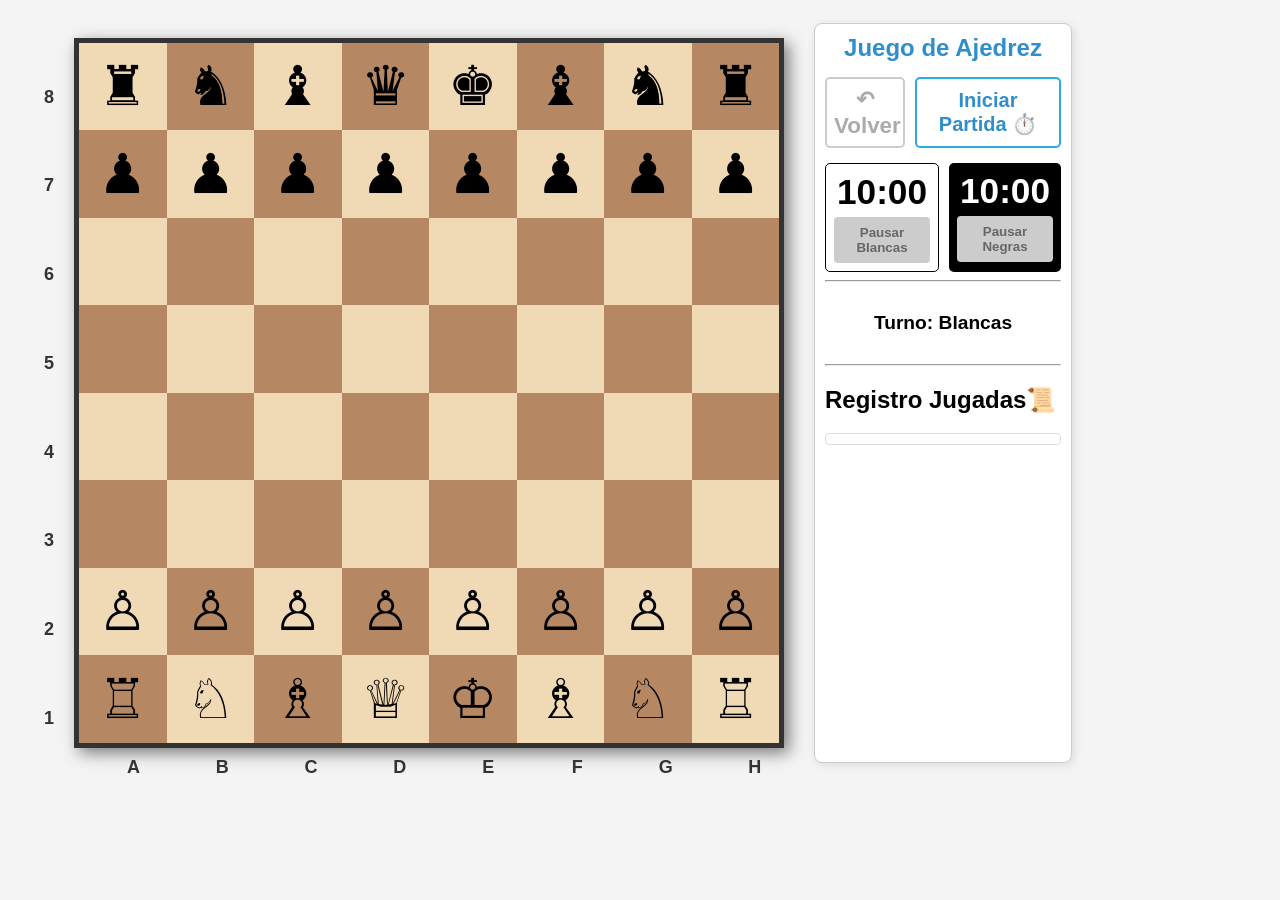
==== index.html @ 81cb4f5b "update Ajedrez dbaez and IA" ====
<!DOCTYPE html>
<html lang="es">
<head>
    <meta charset="UTF-8">
    <meta name="viewport" content="width=device-width, initial-scale=1.0">
    <link rel="icon" href="img/ico.ico" type="image/x-icon">
    <title>Juego de Ajedrez JS Avanzado</title>
    <link rel="stylesheet" href="style.css">
</head>
<body>
    <div id="game-container"> 
        
        <div id="board-wrapper">
            <div id="chessboard">
                <!-- El tablero se genera con JavaScript -->
            </div>
            
            <div id="ranks">
                <!-- Las coordenadas numéricas se generan con JavaScript -->
            </div>
            
            <div id="files">
                <!-- Las coordenadas de letras se generan con JavaScript -->
            </div>
        </div>
        
        <div id="info-panel">
            <h1>Juego de Ajedrez</h1>
    
            <div id="start-block">
                
                <div id="button-container">
                    <button id="undo-button" disabled>↶ Volver</button>
                    <button id="start-button">
                        <h2>Iniciar Partida ⏱️</h2>
                    </button>
                </div>
                
                <div id="timer-container">
                    <div class="player-control white">
                        <div id="white-timer-display" class="timer-display">10:00</div>
                        <button id="white-button" disabled>Pausar Blancas</button>
                    </div>
                    
                    <div class="player-control black">
                        <div id="black-timer-display" class="timer-display">10:00</div>
                        <button id="black-button" disabled>Pausar Negras</button>
                    </div>
                </div>
                
            </div>
            
            <hr>
            
            <h2 id="turn-display">Turno: Blancas</h2>
            
            <hr>

            <h2>Registro Jugadas📜</h2>
            <div id="moves-list">
                <!-- Las jugadas se mostrarán aquí -->
            </div>
        </div>
    </div>

    <!-- Modal para coronación de peón -->
    <div id="promotion-modal" class="modal">
        <div class="modal-content">
            <h3>Coronar Peón</h3>
            <p>Elige una pieza para coronar tu peón:</p>
            <div class="promotion-options">
                <button class="promotion-option" data-piece="Q">♕ Reina</button>
                <button class="promotion-option" data-piece="R">♖ Torre</button>
                <button class="promotion-option" data-piece="B">♗ Alfil</button>
                <button class="promotion-option" data-piece="N">♘ Caballo</button>
            </div>
        </div>
    </div>
    
    <script src="script.js"></script>
</body>
</html>
---- style.css ----
/* ======================================= */
/* ESTILOS BASE (Móvil Primero, 384px) */
/* ======================================= */
body {
    font-family: Arial, sans-serif;
    display: flex;
    flex-direction: column;
    background-color: #f4f4f4;
    width: max-content;
    margin: 0;
    padding: 10px;
    box-sizing: border-box;
}

@media (min-width: 384px){
    body {margin: 0% 0% 0% 0%}
}
@media (min-width: 768px){
    body {margin: 1% 0% 0% 5%;}
}

/* El tablero y el panel se apilan en móvil */
#game-container {
    display: flex;
    flex-direction: column;
    gap: 15px;
    width: 100%;
    max-width: 600px;
    margin: 0 auto;
}

/* Contenedor para el tablero y las coordenadas */
#board-wrapper {
    position: relative;
    margin: 15px auto;
    width: fit-content;
    box-shadow: 3px 3px 10px rgba(0, 0, 0, 0.4);
}

/* Tablero Base (Celular) */
#chessboard {
    display: grid;
    grid-template-columns: repeat(8, 1fr);
    grid-template-rows: repeat(8, 1fr);
    width: 384px;
    height: 384px;
    border: 3px solid #333;
    margin: 0;
    box-shadow: none;
}

.square {
    width: 100%;
    height: 100%;
    display: flex;
    justify-content: center;
    align-items: center;
    font-size: 30px;
    cursor: pointer;
    user-select: none;
    transition: background-color 0.3s;
}

.light { background-color: #f0d9b5; }
.dark { background-color: #b58863; }
.piece { line-height: 1; }
.selected {
    outline: 3px solid rgba(0, 0, 255, 0.7);
    box-shadow: inset 0 0 8px rgba(0, 0, 255, 0.9);
}

/* Panel de Información Base (Celular) */
#info-panel {
    width: 94%;
    padding: 10px;
    background-color: #fff;
    border: 1px solid #ccc;
    border-radius: 8px;
    box-shadow: 2px 2px 10px rgba(0, 0, 0, 0.1);
}

#info-panel h1 {
    color: #333;
    font-size: 1.5em;
    text-align: center;
    margin: 0 0 15px 0;
}

#turn-display { 
    font-size: 1.2em; 
    min-height: 40px;
    display: flex;
    align-items: center;
    justify-content: center;
    flex-wrap: wrap;
    text-align: center;
    padding: 5px;
}

#moves-list { 
    max-height: 200px; 
    overflow-y: auto; 
    border: 1px solid #ddd;
    padding: 5px;
    border-radius: 4px;
    /* Mantener el scroll siempre arriba */
    direction: rtl;
}

.move-entry {
    display: flex;
    justify-content: space-between;
    padding: 5px 0;
    border-bottom: 1px dashed #eee;
    direction: ltr;
}

.move-number { 
    width: 30px; 
    font-weight: bold; 
    color: #666;
}
.move-white, .move-black { 
    width: 45%; 
    text-align: center;
}

/* ======================================= */
/* ESTILOS DE TIEMPO Y BOTONES */
/* ======================================= */

#start-block {
    display: flex;
    flex-direction: column;
    align-items: center;
    width: 100%;
}

#button-container {
    display: flex;
    gap: 10px;
    width: 100%;
    margin-bottom: 15px;
}

#start-button {
    flex: 1;
    background: none;
    border: 2px solid #2dacde;
    border-radius: 5px;
    padding: 10px 15px;
    cursor: pointer;
    transition: background-color 0.3s;
}

#start-button:hover:not(:disabled) {
    background-color: #2dacde;
}

#start-button h2 {
    color: #2e8fcc;
    margin: 0;
    font-size: 1.5em;
}

#start-button:hover:not(:disabled) h2 {
    color: white;
}

#start-button:disabled {
    cursor: default;
    border-color: #ccc;
}

#start-button:disabled h2 {
    color: #aaa;
}

#undo-button {
    background: none;
    border: 2px solid #ff6b6b;
    border-radius: 5px;
    padding: 7px 7px;
    cursor: pointer;
    width: 80px;
    transition: background-color 0.3s;
    font-size: 1.4em;
    font-weight: bold;
    color: #ff6b6b;
    text-align: center;
}

#undo-button:hover:not(:disabled) {
    background-color: #ff6b6b;
    color: white;
}

#undo-button:disabled {
    cursor: default;
    border-color: #ccc;
    color: #aaa;
}

#timer-container {
    display: flex;
    justify-content: space-around;
    gap: 10px;
    width: 100%;
}

.player-control {
    width: 48%;
    display: flex;
    flex-direction: column;
    align-items: center;
    padding: 8px;
    border-radius: 5px;
    transition: background-color 0.3s;
}

.player-control.white {
    background-color: white;
    border: 1px solid black;
}
.player-control.black {
    background-color: black;
    color: white;
}

.timer-display {
    font-size: 1.8em;
    font-weight: bold;
    margin-bottom: 5px;
}

.player-control.black .timer-display {
    color: white;
}

.player-control button {
    padding: 8px 12px;
    border: none;
    border-radius: 4px;
    cursor: pointer;
    font-weight: bold;
    width: 100%;
    background-color: #ccc;
    color: #666;
}

.player-control button:not(:disabled) {
    background-color: #2ecc71;
    color: white;
}

.player-control button:not(:disabled):hover {
    background-color: #27ae60;
}

/* ======================================= */
/* ESTILOS PARA COORDENADAS (RANKS/FILES) - MEJORADO */
/* ======================================= */

#ranks, #files {
    position: absolute;
    color: #333;
    font-weight: bold;
    user-select: none;
    pointer-events: none;
    display: flex;
    z-index: 2; /* Asegurar que estén por encima del tablero */
}

/* Coordenadas Laterales (Números 1-8) */
#ranks {
    top: 0;
    left: -25px;
    height: 100%;
    flex-direction: column;
    justify-content: space-between;
    align-items: center;
    padding: 15px 0;
    background-color: transparent;
}

.rank-label {
    height: 12.5%;
    display: flex;
    align-items: center;
    justify-content: center;
    font-size: 16px;
    font-weight: bold;
    background-color: transparent;
}

/* Coordenadas Inferiores (Letras A-H) */
#files {
    bottom: -25px;
    left: 0;
    width: 100%;
    justify-content: space-between;
    padding: 0 15px;
    background-color: transparent;
}

.file-label {
    width: 12.5%;
    display: flex;
    align-items: center;
    justify-content: center;
    font-size: 16px;
    font-weight: bold;
    background-color: transparent;
}

/* ======================================= */
/* ESTILOS PARA MODAL DE CORONACIÓN */
/* ======================================= */

.modal {
    display: none;
    position: fixed;
    z-index: 1000;
    left: 0;
    top: 0;
    width: 100%;
    height: 100%;
    background-color: rgba(0,0,0,0.5);
    animation: fadeIn 0.3s;
}

.modal-content {
    background-color: #fefefe;
    margin: 15% auto;
    padding: 20px;
    border-radius: 10px;
    width: 300px;
    text-align: center;
    box-shadow: 0 4px 20px rgba(0,0,0,0.3);
    animation: slideIn 0.3s;
}

.modal-content h3 {
    margin: 0 0 10px 0;
    color: #333;
    font-size: 1.4em;
}

.modal-content p {
    margin: 0 0 20px 0;
    color: #666;
}

.promotion-options {
    display: grid;
    grid-template-columns: 1fr 1fr;
    gap: 10px;
}

.promotion-option {
    background: none;
    border: 2px solid #4CAF50;
    border-radius: 5px;
    padding: 12px 8px;
    cursor: pointer;
    font-size: 234%;
    font-weight: bold;
    color: #4CAF50;
    transition: all 0.3s;
    display: flex;
    align-items: center;
    justify-content: center;
    gap: 5px;
}

.promotion-option:hover {
    background-color: #4CAF50;
    color: white;
    transform: translateY(-2px);
}

.promotion-option:active {
    transform: translateY(0);
}

@keyframes fadeIn {
    from { opacity: 0; }
    to { opacity: 1; }
}

@keyframes slideIn {
    from { 
        opacity: 0;
        transform: translateY(-50px);
    }
    to { 
        opacity: 1;
        transform: translateY(0);
    }
}

/* ======================================= */
/* ESTILOS PARA MENSAJES DE JAQUE Y JAQUE MATE */
/* ======================================= */

.check-warning {
    color: #ff0000;
    font-weight: bold;
    background-color: #ffe6e6;
    padding: 2px 8px;
    border-radius: 4px;
    border: 1px solid #ff0000;
    margin-left: 10px;
    font-size: 0.9em;
    animation: blink 1.5s infinite;
}

.checkmate-warning {
    color: #ffffff;
    font-weight: bold;
    background: linear-gradient(45deg, #ff0000, #cc0000);
    padding: 8px 15px;
    border-radius: 8px;
    border: 2px solid #990000;
    font-size: 1.1em;
    text-align: center;
    animation: pulse 2s infinite;
    box-shadow: 0 4px 15px rgba(255, 0, 0, 0.3);
}

.stalemate-warning {
    color: #ffffff;
    font-weight: bold;
    background: linear-gradient(45deg, #666666, #888888);
    padding: 8px 15px;
    border-radius: 8px;
    border: 2px solid #444444;
    font-size: 1.1em;
    text-align: center;
    animation: pulse 2s infinite;
    box-shadow: 0 4px 15px rgba(0, 0, 0, 0.3);
}

@keyframes blink {
    0% { opacity: 1; }
    50% { opacity: 0.7; }
    100% { opacity: 1; }
}

@keyframes pulse {
    0% { transform: scale(1); }
    50% { transform: scale(1.05); }
    100% { transform: scale(1); }
}

/* ======================================= */
/* MEDIA QUERY: TABLET (768px a 800px) */
/* ======================================= */
@media (min-width: 768px) and (max-width: 800px) {
    #info-panel h1 { font-size: 2em; }

    #game-container {
        flex-direction: row;
        gap: 25px;
        max-width: none;
    }

    /* Tablero para Tablet */
    #board-wrapper {
        box-shadow: 5px 5px 15px rgba(0, 0, 0, 0.5);
    }
    
    #chessboard {
        width: 600px;
        height: 600px;
        border: 5px solid #333;
    }

    .square { font-size: 50px; }
    
    #info-panel {
        width: 300px;
        flex-shrink: 0;
        margin-top: 0;
    }

    #moves-list { max-height: 400px; }
    
    /* Coordenadas para Tablet */
    .rank-label, .file-label {
        font-size: 18px;
    }
    
    #ranks { left: -30px; }
    #files { bottom: -30px; }
}

/* ======================================= */
/* MEDIA QUERY: PC/DESKTOP (> 992px) */
/* ======================================= */
@media (min-width: 992px) {
    #info-panel h1 { font-size: 1.5em;color: #2e8fcc; }
    
    #game-container {
        flex-direction: row;
        gap: 30px;
        max-width: none;
    }
    
    /* Tablero para PC */
    #board-wrapper {
        box-shadow: 5px 5px 15px rgba(0, 0, 0, 0.5);
    }
    
    #chessboard {
        width: 700px;
        height: 700px;
        border: 5px solid #333;
    }

    .square { font-size: 55px; }

    #info-panel { 
        width: 236px; 
        flex-shrink: 0; 
    }
    
    #moves-list { max-height: 450px; }
    
    /* Coordenadas para PC */
    .rank-label, .file-label {
        font-size: 18px;
    }
    
    #ranks { left: -30px; }
    #files { bottom: -30px; }
    
    /* Ajuste de tamaño de fuente del timer */
    .timer-display { font-size: 2.2em; }
}
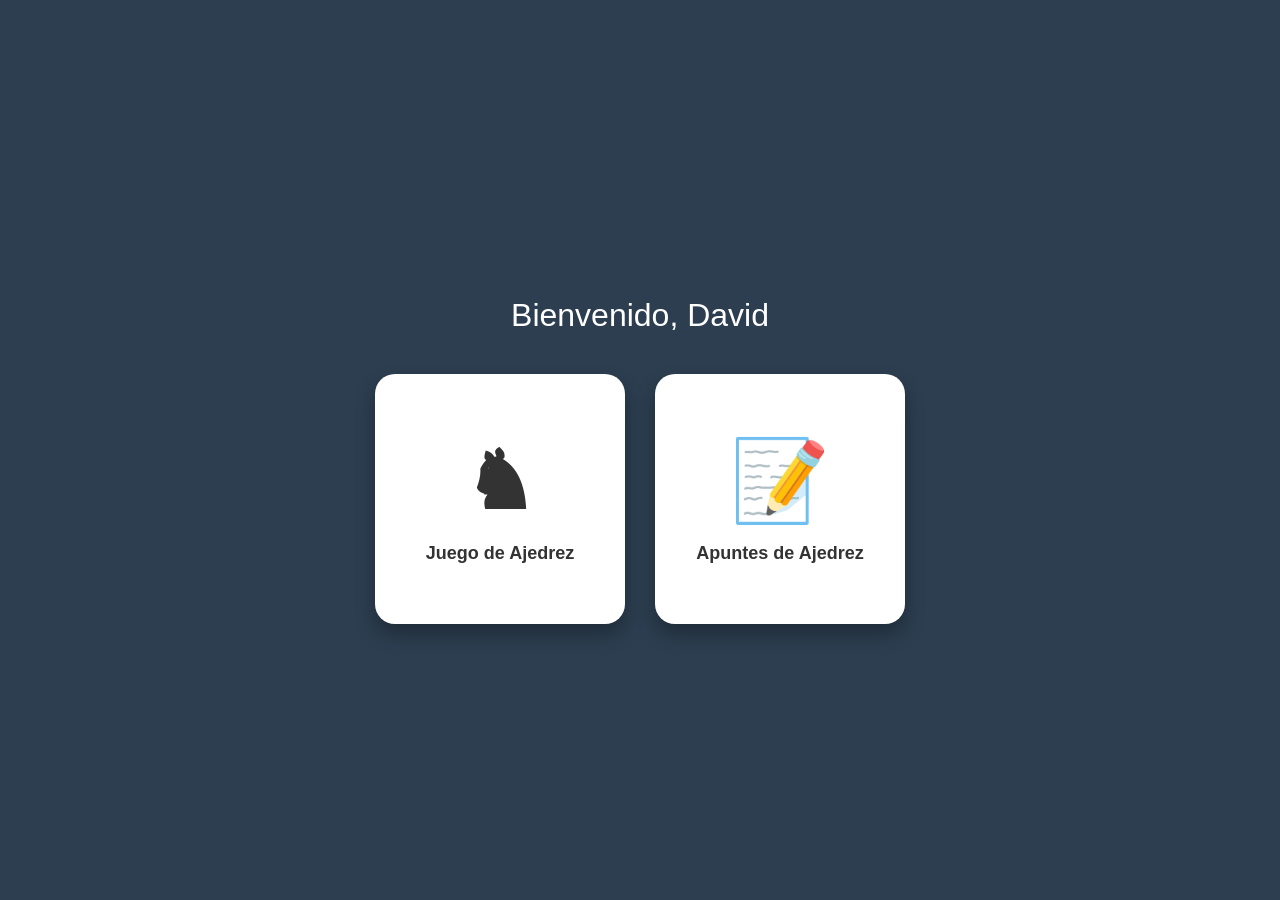
==== commit 76f82654: "update" ====
--- a/index.html
+++ b/index.html
@@ -2,81 +2,63 @@
 <html lang="es">
 <head>
     <meta charset="UTF-8">
-    <meta name="viewport" content="width=device-width, initial-scale=1.0">
-    <link rel="icon" href="img/ico.ico" type="image/x-icon">
-    <title>Juego de Ajedrez JS Avanzado</title>
-    <link rel="stylesheet" href="style.css">
+    <title>Menu Principal - Ajedrez</title>
+    <style>
+        body { 
+            font-family: 'Segoe UI', Tahoma, Geneva, Verdana, sans-serif; 
+            background-color: #2c3e50; 
+            display: flex; 
+            flex-direction: column; 
+            align-items: center; 
+            justify-content: center; 
+            height: 100vh; 
+            margin: 0; 
+            color: white;
+        }
+        h1 { margin-bottom: 40px; font-weight: 300; }
+        .menu-container { display: flex; gap: 30px; }
+        
+        .btn { 
+            display: flex; 
+            flex-direction: column; 
+            align-items: center; 
+            justify-content: center; 
+            width: 250px; 
+            height: 250px; 
+            background: white; 
+            color: #333; 
+            text-decoration: none; 
+            border-radius: 20px; 
+            transition: all 0.3s ease; 
+            box-shadow: 0 10px 20px rgba(0,0,0,0.3);
+            font-size: 18px;
+            font-weight: bold;
+        }
+        
+        .btn:hover { 
+            transform: translateY(-10px); 
+            background-color: #ecf0f1; 
+            box-shadow: 0 15px 25px rgba(0,0,0,0.4);
+        }
+        
+        .icon { font-size: 80px; margin-bottom: 15px; }
+    </style>
 </head>
 <body>
-    <div id="game-container"> 
-        
-        <div id="board-wrapper">
-            <div id="chessboard">
-                <!-- El tablero se genera con JavaScript -->
-            </div>
-            
-            <div id="ranks">
-                <!-- Las coordenadas numéricas se generan con JavaScript -->
-            </div>
-            
-            <div id="files">
-                <!-- Las coordenadas de letras se generan con JavaScript -->
-            </div>
-        </div>
-        
-        <div id="info-panel">
-            <h1>Juego de Ajedrez</h1>
-    
-            <div id="start-block">
-                
-                <div id="button-container">
-                    <button id="undo-button" disabled>↶ Volver</button>
-                    <button id="start-button">
-                        <h2>Iniciar Partida ⏱️</h2>
-                    </button>
-                </div>
-                
-                <div id="timer-container">
-                    <div class="player-control white">
-                        <div id="white-timer-display" class="timer-display">10:00</div>
-                        <button id="white-button" disabled>Pausar Blancas</button>
-                    </div>
-                    
-                    <div class="player-control black">
-                        <div id="black-timer-display" class="timer-display">10:00</div>
-                        <button id="black-button" disabled>Pausar Negras</button>
-                    </div>
-                </div>
-                
-            </div>
-            
-            <hr>
-            
-            <h2 id="turn-display">Turno: Blancas</h2>
-            
-            <hr>
 
-            <h2>Registro Jugadas📜</h2>
-            <div id="moves-list">
-                <!-- Las jugadas se mostrarán aquí -->
-            </div>
-        </div>
+    <h1>Bienvenido, David</h1>
+
+    <div class="menu-container">
+        <a href="ajedrez" class="btn">
+            <span class="icon">♞</span>
+            Juego de Ajedrez
+        </a>
+
+        <a href="apuntes/" class="btn">
+            <span class="icon">📝</span>
+            Apuntes de Ajedrez
+        </a>
     </div>
 
-    <!-- Modal para coronación de peón -->
-    <div id="promotion-modal" class="modal">
-        <div class="modal-content">
-            <h3>Coronar Peón</h3>
-            <p>Elige una pieza para coronar tu peón:</p>
-            <div class="promotion-options">
-                <button class="promotion-option" data-piece="Q">♕ Reina</button>
-                <button class="promotion-option" data-piece="R">♖ Torre</button>
-                <button class="promotion-option" data-piece="B">♗ Alfil</button>
-                <button class="promotion-option" data-piece="N">♘ Caballo</button>
-            </div>
-        </div>
-    </div>
-    
-    <script src="script.js"></script>
 </body>
 </html>
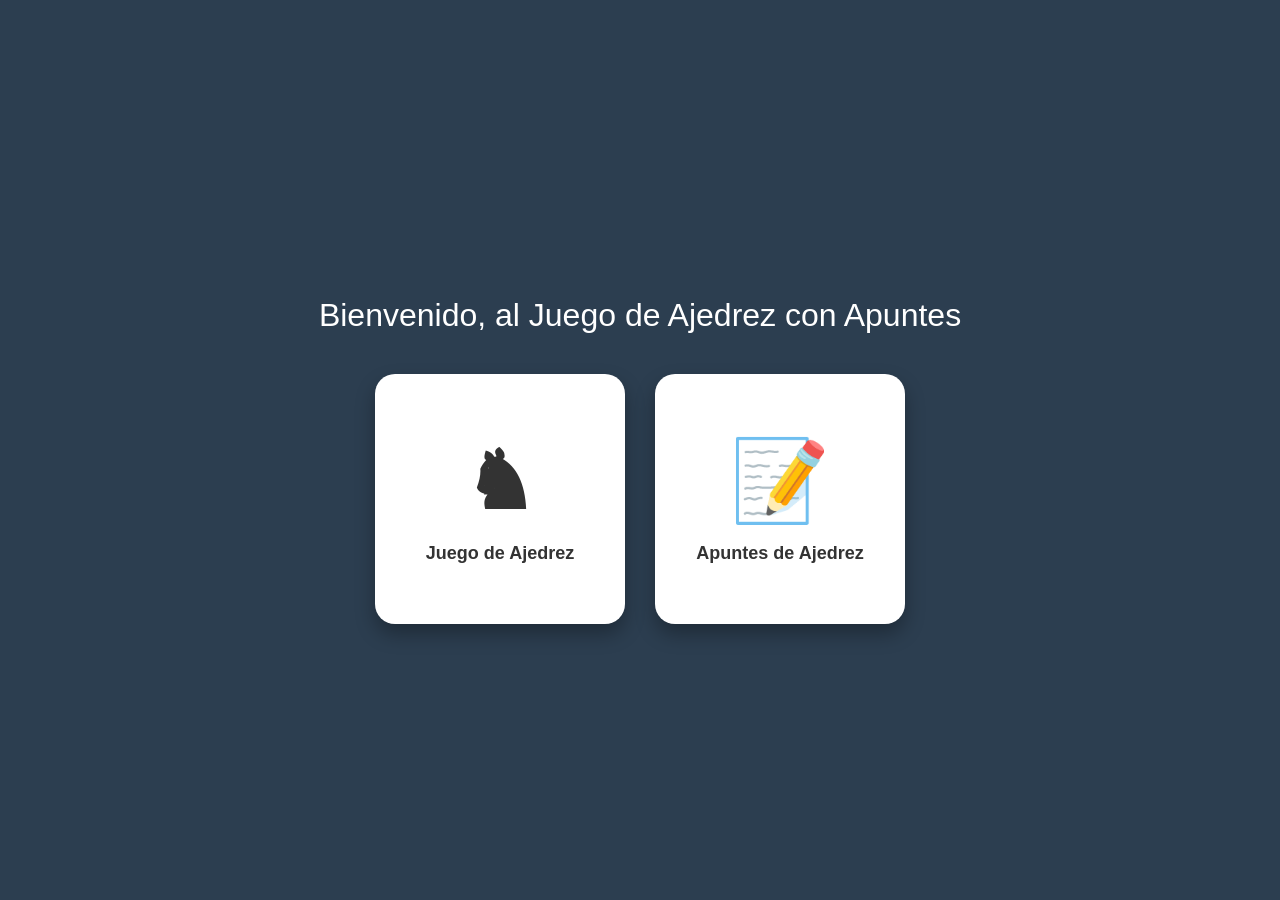
==== commit f0810988: "Update index.html" ====
--- a/index.html
+++ b/index.html
@@ -46,7 +46,7 @@
 </head>
 <body>
 
-    <h1>Bienvenido, David</h1>
+    <h1>Bienvenido, al Juego de Ajedrez con Apuntes</h1>
 
     <div class="menu-container">
         <a href="ajedrez" class="btn">
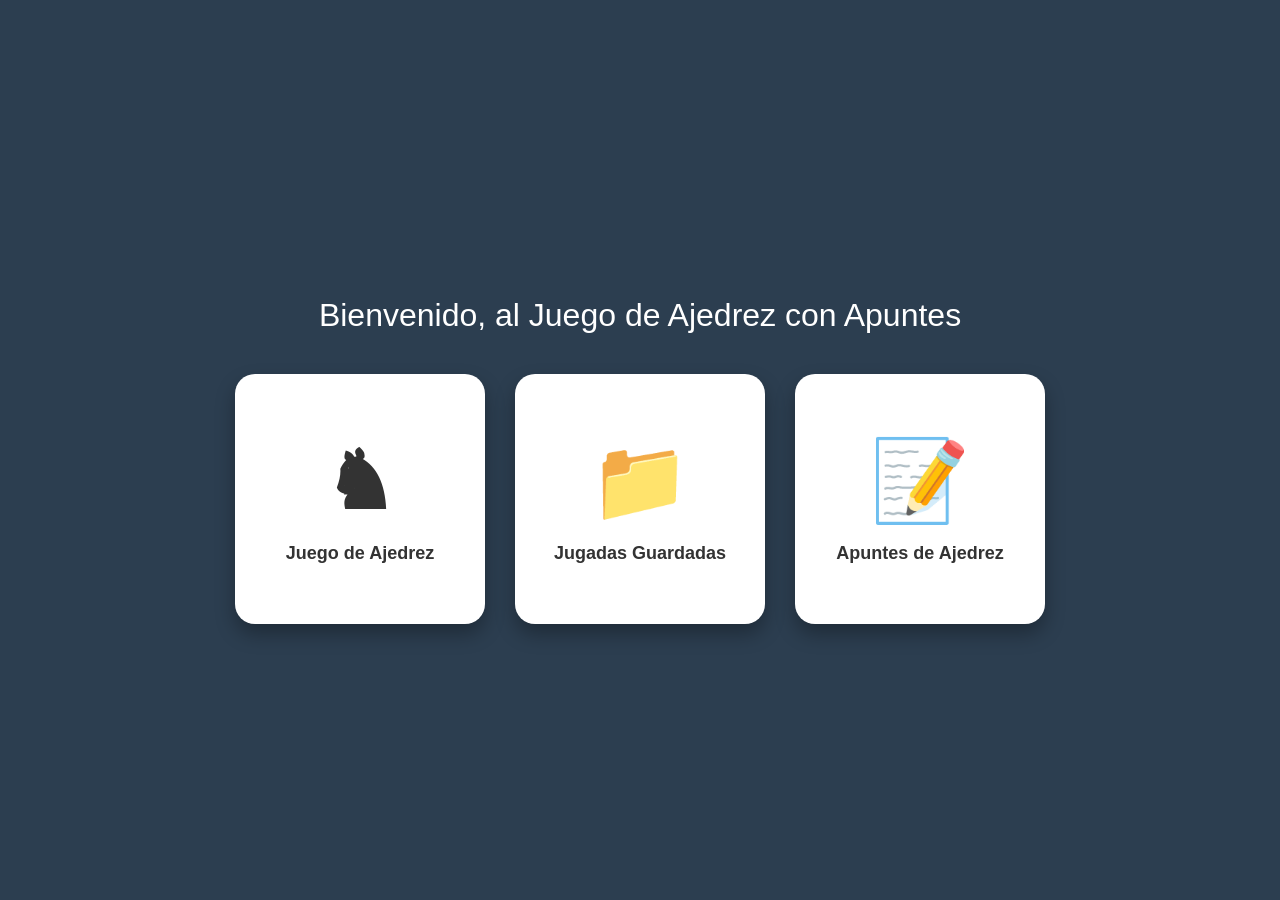
==== commit 7057cd18: "update" ====
--- a/index.html
+++ b/index.html
@@ -54,6 +54,11 @@
             Juego de Ajedrez
         </a>
 
+        <a href="Misapuntes/jguardadas.html" class="btn">
+            <span class="icon">📁</span>
+            Jugadas Guardadas
+        </a>
+
         <a href="apuntes/" class="btn">
             <span class="icon">📝</span>
             Apuntes de Ajedrez
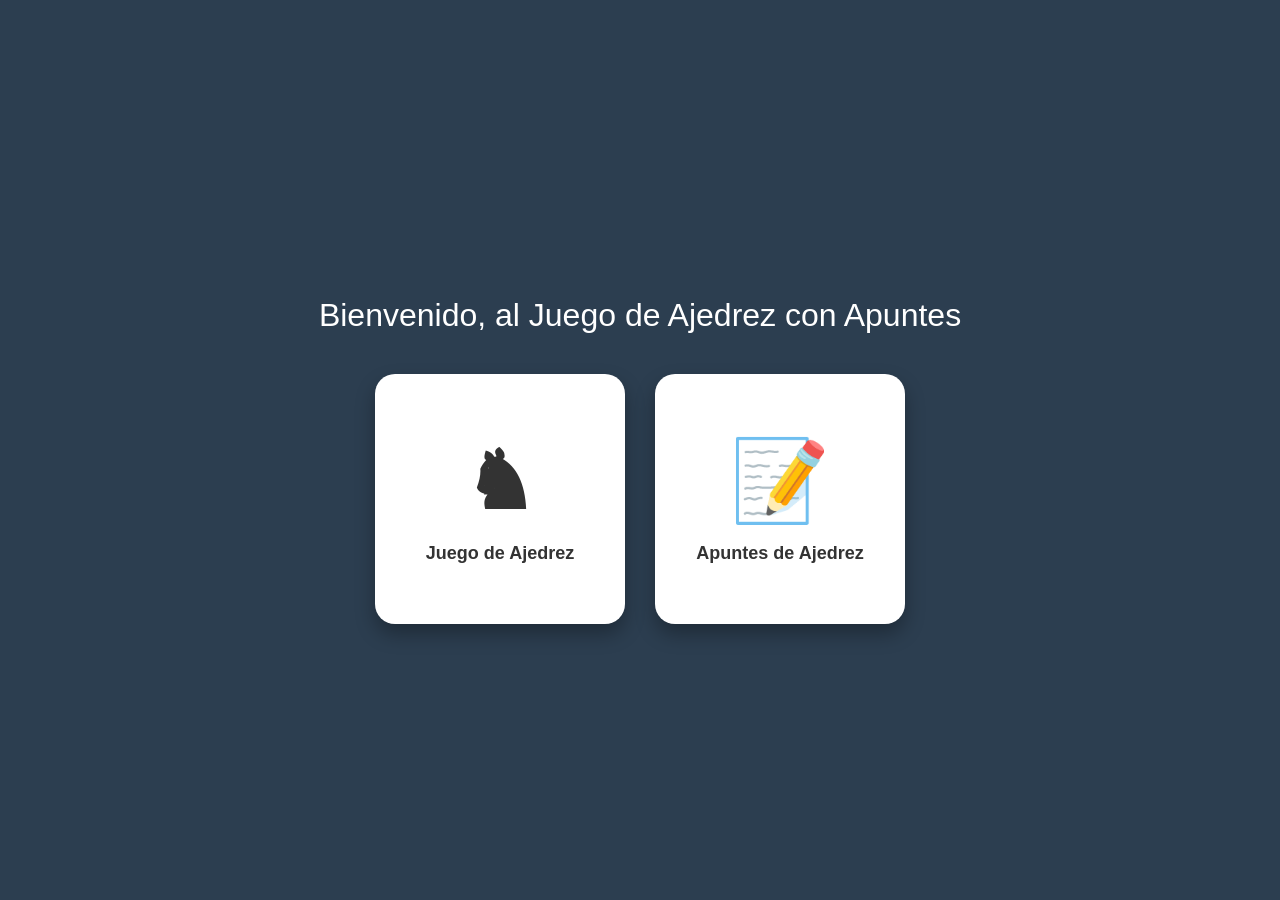
==== commit 306b0e13: "update" ====
--- a/index.html
+++ b/index.html
@@ -2,6 +2,7 @@
 <html lang="es">
 <head>
     <meta charset="UTF-8">
+    <link rel="shortcut icon" href="favicon.ico">
     <title>Menu Principal - Ajedrez</title>
     <style>
         body { 
@@ -54,10 +55,12 @@
             Juego de Ajedrez
         </a>
 
-        <a href="Misapuntes/jguardadas.html" class="btn">
-            <span class="icon">📁</span>
-            Jugadas Guardadas
-        </a>
+        <!--
+            <a href="Misapuntes/jguardadas.html" class="btn">
+                <span class="icon">📁</span>
+                Jugadas Guardadas
+            </a>
+            -->
 
         <a href="apuntes/" class="btn">
             <span class="icon">📝</span>
